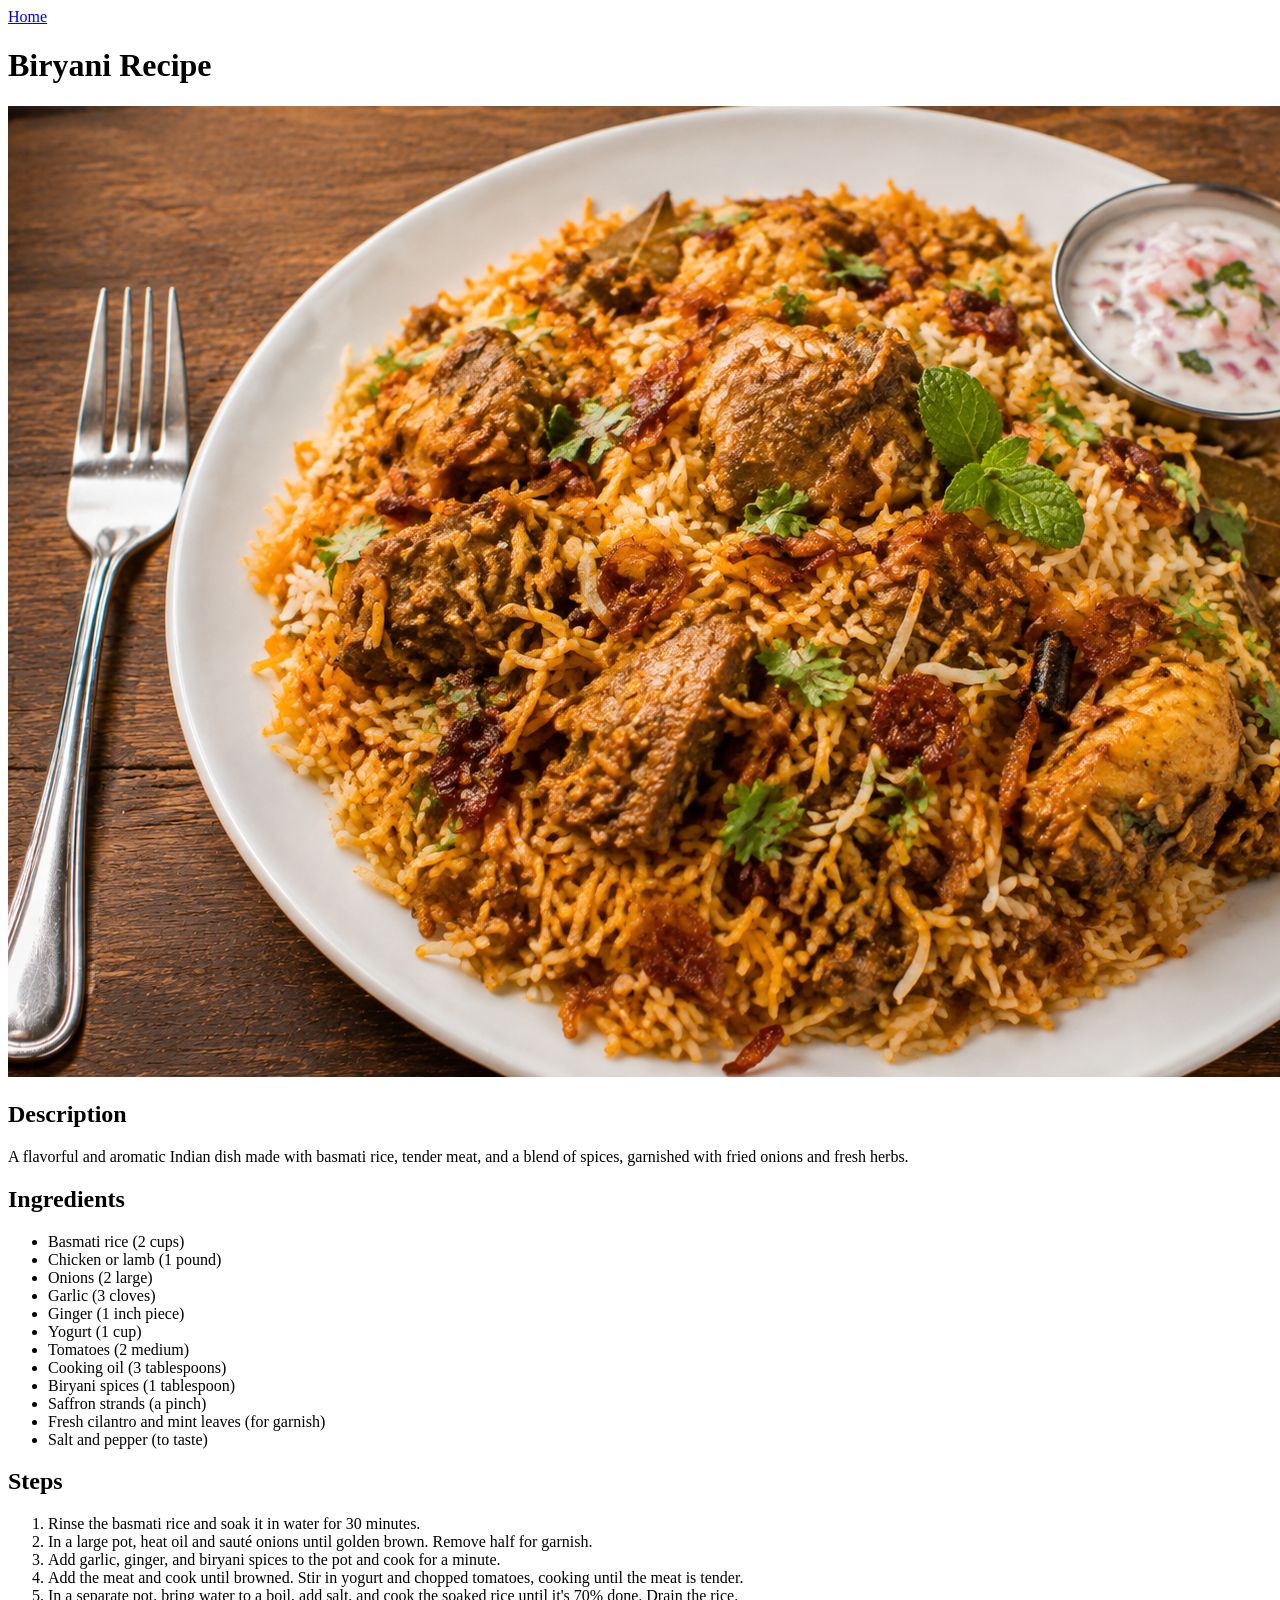
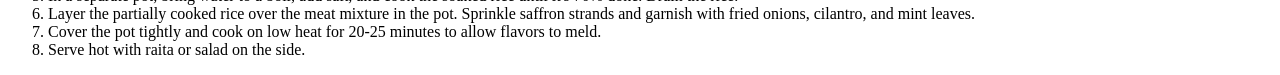
==== recipes/biryani.html @ 00b17b9b "initial commit, add recipes" ====
<!DOCTYPE html>
<html lang="en">
<head>
    <meta charset="UTF-8">
    <meta name="viewport" content="width=device-width, initial-scale=1.0">
    <title>Biryani Recipe</title>
</head>
<body>
    <a href="../index.html">Home</a>
    <h1>Biryani Recipe</h1>
    <img src="./recipe-images/biryani-recipe.png" alt="Biryani Recipe">
    <h2>Description</h2>
    <p>
        A flavorful and aromatic Indian dish made with basmati rice, tender meat, and a blend of spices, garnished with fried onions and fresh herbs.
    </p>
    <h2>Ingredients</h2>
    <ul>
        <li>Basmati rice (2 cups)</li>
        <li>Chicken or lamb (1 pound)</li>
        <li>Onions (2 large)</li>
        <li>Garlic (3 cloves)</li>
        <li>Ginger (1 inch piece)</li>
        <li>Yogurt (1 cup)</li>
        <li>Tomatoes (2 medium)</li>
        <li>Cooking oil (3 tablespoons)</li>
        <li>Biryani spices (1 tablespoon)</li>
        <li>Saffron strands (a pinch)</li>
        <li>Fresh cilantro and mint leaves (for garnish)</li>
        <li>Salt and pepper (to taste)</li>
    </ul>
    <h2>Steps</h2>
    <ol>
        <li>Rinse the basmati rice and soak it in water for 30 minutes.</li>
        <li>In a large pot, heat oil and sauté onions until golden brown. Remove half for garnish.</li>
        <li>Add garlic, ginger, and biryani spices to the pot and cook for a minute.</li>
        <li>Add the meat and cook until browned. Stir in yogurt and chopped tomatoes, cooking until the meat is tender.</li>
        <li>In a separate pot, bring water to a boil, add salt, and cook the soaked rice until it's 70% done. Drain the rice.</li>
        <li>Layer the partially cooked rice over the meat mixture in the pot. Sprinkle saffron strands and garnish with fried onions, cilantro, and mint leaves.</li>
        <li>Cover the pot tightly and cook on low heat for 20-25 minutes to allow flavors to meld.</li>
        <li>Serve hot with raita or salad on the side.</li>
    </ol>
   
</body>
</html>
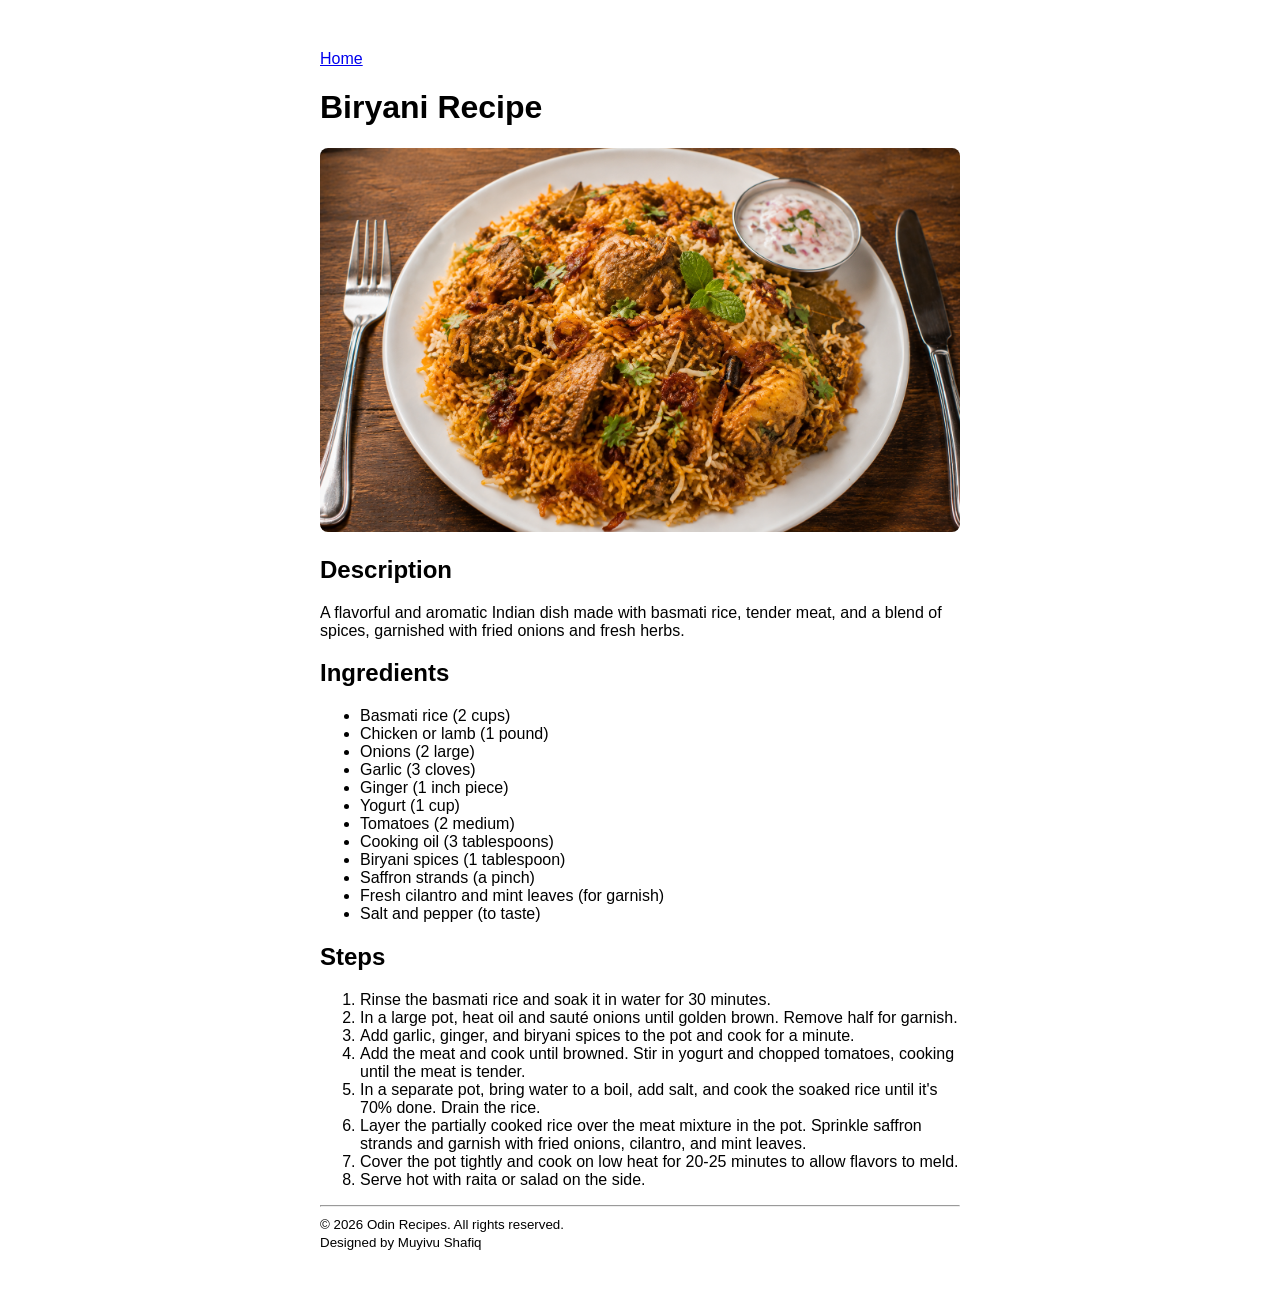
==== commit a7132255: "add some styles, and update README.md" ====
--- a/recipes/biryani.html
+++ b/recipes/biryani.html
@@ -4,6 +4,7 @@
     <meta charset="UTF-8">
     <meta name="viewport" content="width=device-width, initial-scale=1.0">
     <title>Biryani Recipe</title>
+    <link rel="stylesheet" href="../style.css">
 </head>
 <body>
     <a href="../index.html">Home</a>
@@ -39,6 +40,7 @@
         <li>Cover the pot tightly and cook on low heat for 20-25 minutes to allow flavors to meld.</li>
         <li>Serve hot with raita or salad on the side.</li>
     </ol>
-   
+    <hr>
+   <small>© 2026 Odin Recipes. All rights reserved. <br>Designed by Muyivu Shafiq</small>
 </body>
 </html>
--- a/style.css
+++ b/style.css
@@ -0,0 +1,12 @@
+
+body {
+    font-family: Arial, sans-serif;
+    margin: 0 auto;
+    padding: 50px 0;
+    width: 50%;
+}
+
+img {
+    width: 100%;
+    border-radius: 8px;
+}
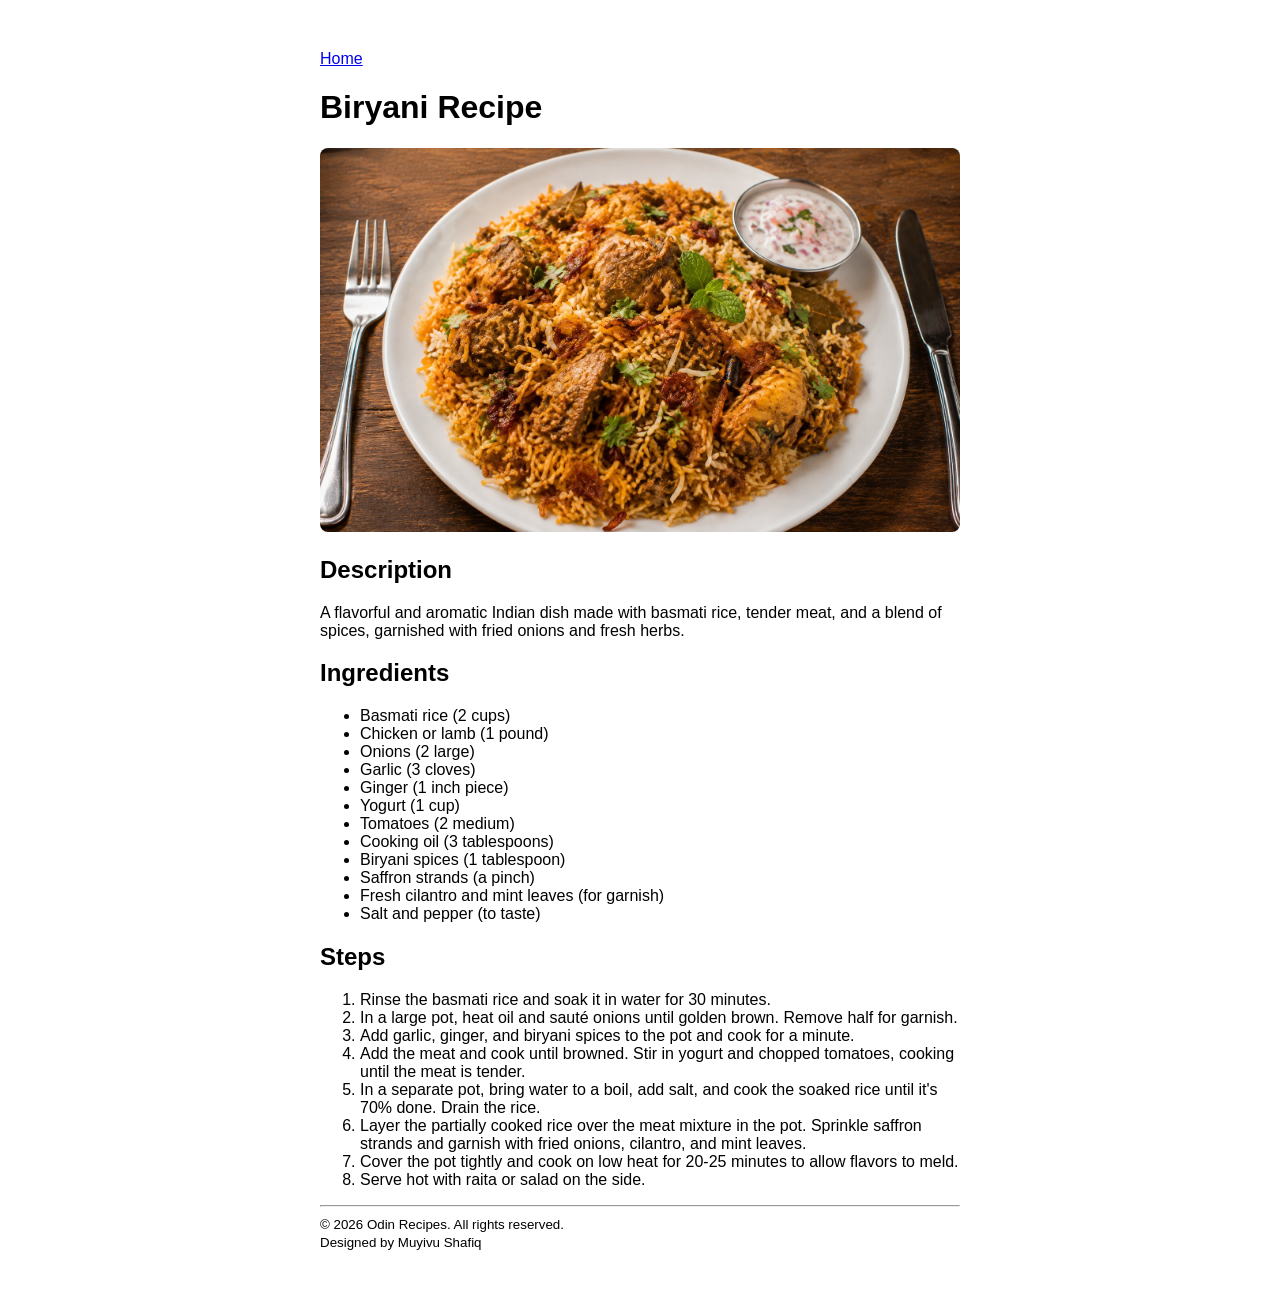
==== commit 764996fb: "change image extensions from png to jpg" ====
--- a/recipes/biryani.html
+++ b/recipes/biryani.html
@@ -9,7 +9,7 @@
 <body>
     <a href="../index.html">Home</a>
     <h1>Biryani Recipe</h1>
-    <img src="./recipe-images/biryani-recipe.png" alt="Biryani Recipe">
+    <img src="./recipe-images/biryani-recipe.jpg" alt="Biryani Recipe">
     <h2>Description</h2>
     <p>
         A flavorful and aromatic Indian dish made with basmati rice, tender meat, and a blend of spices, garnished with fried onions and fresh herbs.
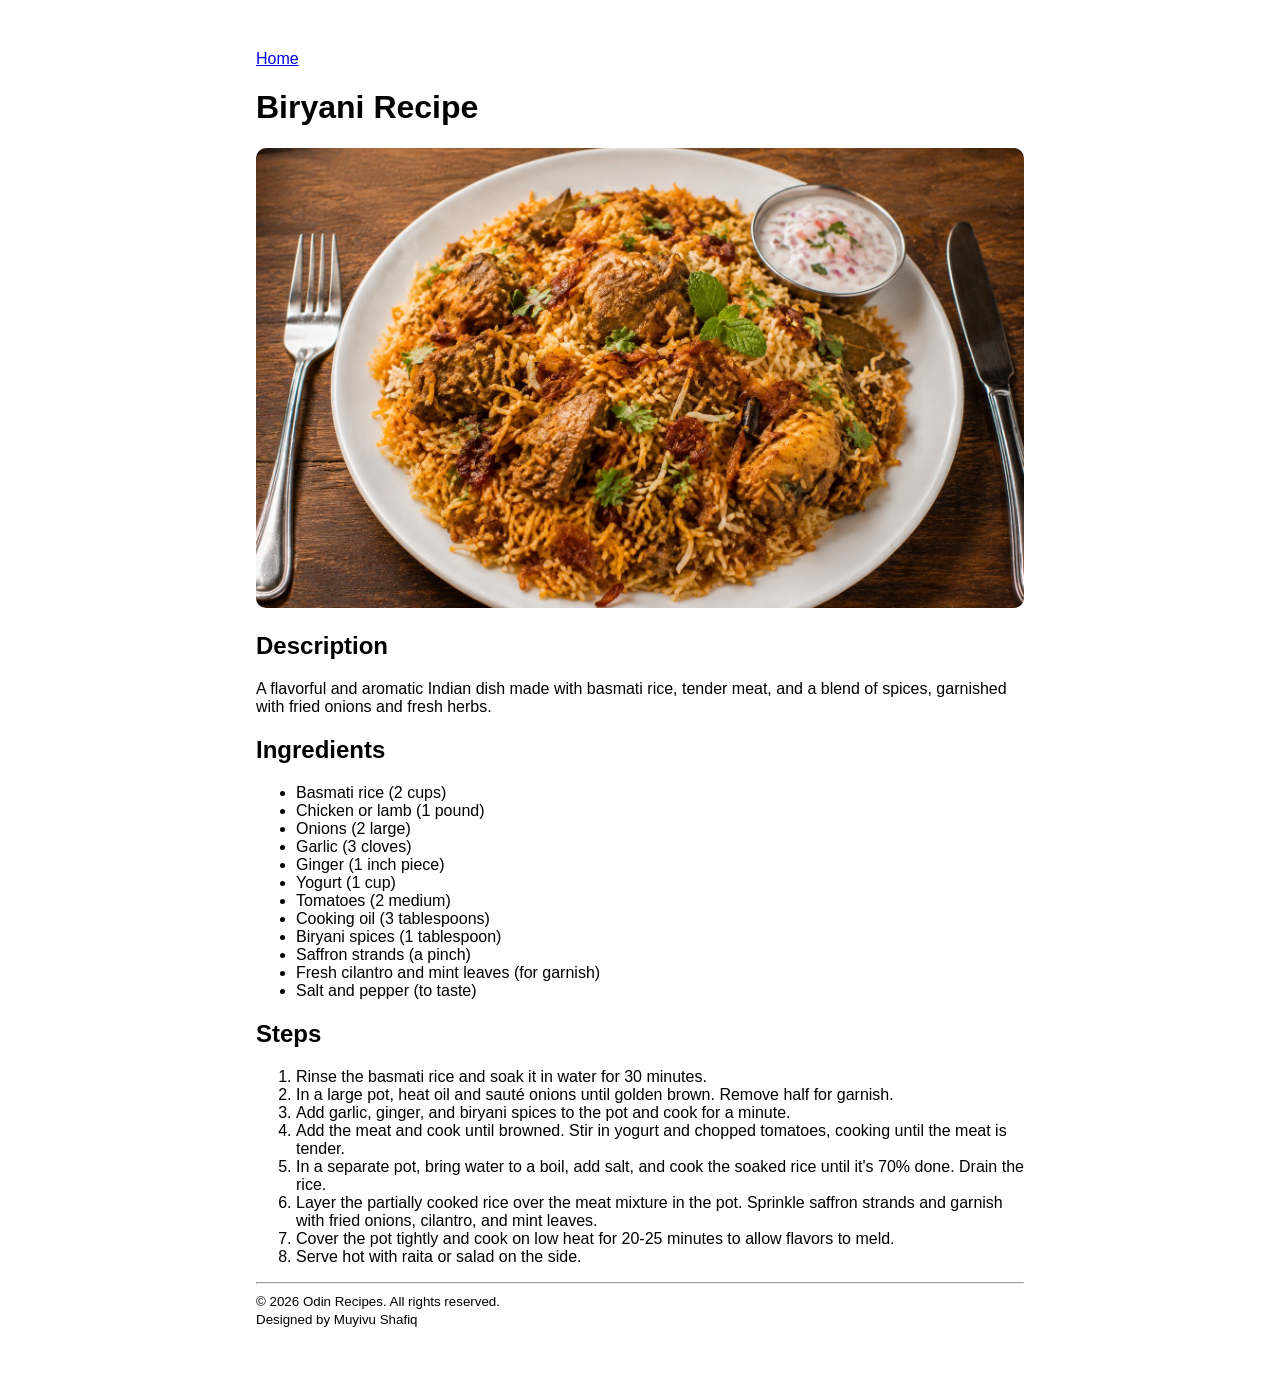
==== commit e8de81bf: "rename style.css to styles.css and update links" ====
--- a/recipes/biryani.html
+++ b/recipes/biryani.html
@@ -1,46 +1,70 @@
-<!DOCTYPE html>
+<!doctype html>
 <html lang="en">
-<head>
-    <meta charset="UTF-8">
-    <meta name="viewport" content="width=device-width, initial-scale=1.0">
-    <title>Biryani Recipe</title>
-    <link rel="stylesheet" href="../style.css">
-</head>
-<body>
-    <a href="../index.html">Home</a>
-    <h1>Biryani Recipe</h1>
-    <img src="./recipe-images/biryani-recipe.jpg" alt="Biryani Recipe">
-    <h2>Description</h2>
-    <p>
-        A flavorful and aromatic Indian dish made with basmati rice, tender meat, and a blend of spices, garnished with fried onions and fresh herbs.
-    </p>
-    <h2>Ingredients</h2>
-    <ul>
-        <li>Basmati rice (2 cups)</li>
-        <li>Chicken or lamb (1 pound)</li>
-        <li>Onions (2 large)</li>
-        <li>Garlic (3 cloves)</li>
-        <li>Ginger (1 inch piece)</li>
-        <li>Yogurt (1 cup)</li>
-        <li>Tomatoes (2 medium)</li>
-        <li>Cooking oil (3 tablespoons)</li>
-        <li>Biryani spices (1 tablespoon)</li>
-        <li>Saffron strands (a pinch)</li>
-        <li>Fresh cilantro and mint leaves (for garnish)</li>
-        <li>Salt and pepper (to taste)</li>
-    </ul>
-    <h2>Steps</h2>
-    <ol>
-        <li>Rinse the basmati rice and soak it in water for 30 minutes.</li>
-        <li>In a large pot, heat oil and sauté onions until golden brown. Remove half for garnish.</li>
-        <li>Add garlic, ginger, and biryani spices to the pot and cook for a minute.</li>
-        <li>Add the meat and cook until browned. Stir in yogurt and chopped tomatoes, cooking until the meat is tender.</li>
-        <li>In a separate pot, bring water to a boil, add salt, and cook the soaked rice until it's 70% done. Drain the rice.</li>
-        <li>Layer the partially cooked rice over the meat mixture in the pot. Sprinkle saffron strands and garnish with fried onions, cilantro, and mint leaves.</li>
-        <li>Cover the pot tightly and cook on low heat for 20-25 minutes to allow flavors to meld.</li>
-        <li>Serve hot with raita or salad on the side.</li>
-    </ol>
-    <hr>
-   <small>© 2026 Odin Recipes. All rights reserved. <br>Designed by Muyivu Shafiq</small>
-</body>
-</html>+    <head>
+        <meta charset="UTF-8" />
+        <meta name="viewport" content="width=device-width, initial-scale=1.0" />
+        <title>Biryani Recipe</title>
+        <link rel="stylesheet" href="../styles.css" />
+    </head>
+    <body>
+        <a href="../index.html">Home</a>
+        <h1>Biryani Recipe</h1>
+        <img src="./recipe-images/biryani-recipe.jpg" alt="Biryani Recipe" />
+        <h2>Description</h2>
+        <p>
+            A flavorful and aromatic Indian dish made with basmati rice, tender
+            meat, and a blend of spices, garnished with fried onions and fresh
+            herbs.
+        </p>
+        <h2>Ingredients</h2>
+        <ul>
+            <li>Basmati rice (2 cups)</li>
+            <li>Chicken or lamb (1 pound)</li>
+            <li>Onions (2 large)</li>
+            <li>Garlic (3 cloves)</li>
+            <li>Ginger (1 inch piece)</li>
+            <li>Yogurt (1 cup)</li>
+            <li>Tomatoes (2 medium)</li>
+            <li>Cooking oil (3 tablespoons)</li>
+            <li>Biryani spices (1 tablespoon)</li>
+            <li>Saffron strands (a pinch)</li>
+            <li>Fresh cilantro and mint leaves (for garnish)</li>
+            <li>Salt and pepper (to taste)</li>
+        </ul>
+        <h2>Steps</h2>
+        <ol>
+            <li>Rinse the basmati rice and soak it in water for 30 minutes.</li>
+            <li>
+                In a large pot, heat oil and sauté onions until golden brown.
+                Remove half for garnish.
+            </li>
+            <li>
+                Add garlic, ginger, and biryani spices to the pot and cook for a
+                minute.
+            </li>
+            <li>
+                Add the meat and cook until browned. Stir in yogurt and chopped
+                tomatoes, cooking until the meat is tender.
+            </li>
+            <li>
+                In a separate pot, bring water to a boil, add salt, and cook the
+                soaked rice until it's 70% done. Drain the rice.
+            </li>
+            <li>
+                Layer the partially cooked rice over the meat mixture in the
+                pot. Sprinkle saffron strands and garnish with fried onions,
+                cilantro, and mint leaves.
+            </li>
+            <li>
+                Cover the pot tightly and cook on low heat for 20-25 minutes to
+                allow flavors to meld.
+            </li>
+            <li>Serve hot with raita or salad on the side.</li>
+        </ol>
+        <hr />
+        <small
+            >© 2026 Odin Recipes. All rights reserved. <br />Designed by Muyivu
+            Shafiq</small
+        >
+    </body>
+</html>
--- a/styles.css
+++ b/styles.css
@@ -0,0 +1,20 @@
+/* General styles */
+body {
+    font-family: Arial, sans-serif;
+    margin: 0 auto;
+    padding: 50px 0;
+    width: 60%;
+}
+
+img {
+    width: 100%;
+    border-radius: 10px;
+}
+
+/* Mobile responsiveness */
+@media (max-width: 768px) {
+    body {
+        width: 90%;
+        padding: 30px 0;
+    }
+}
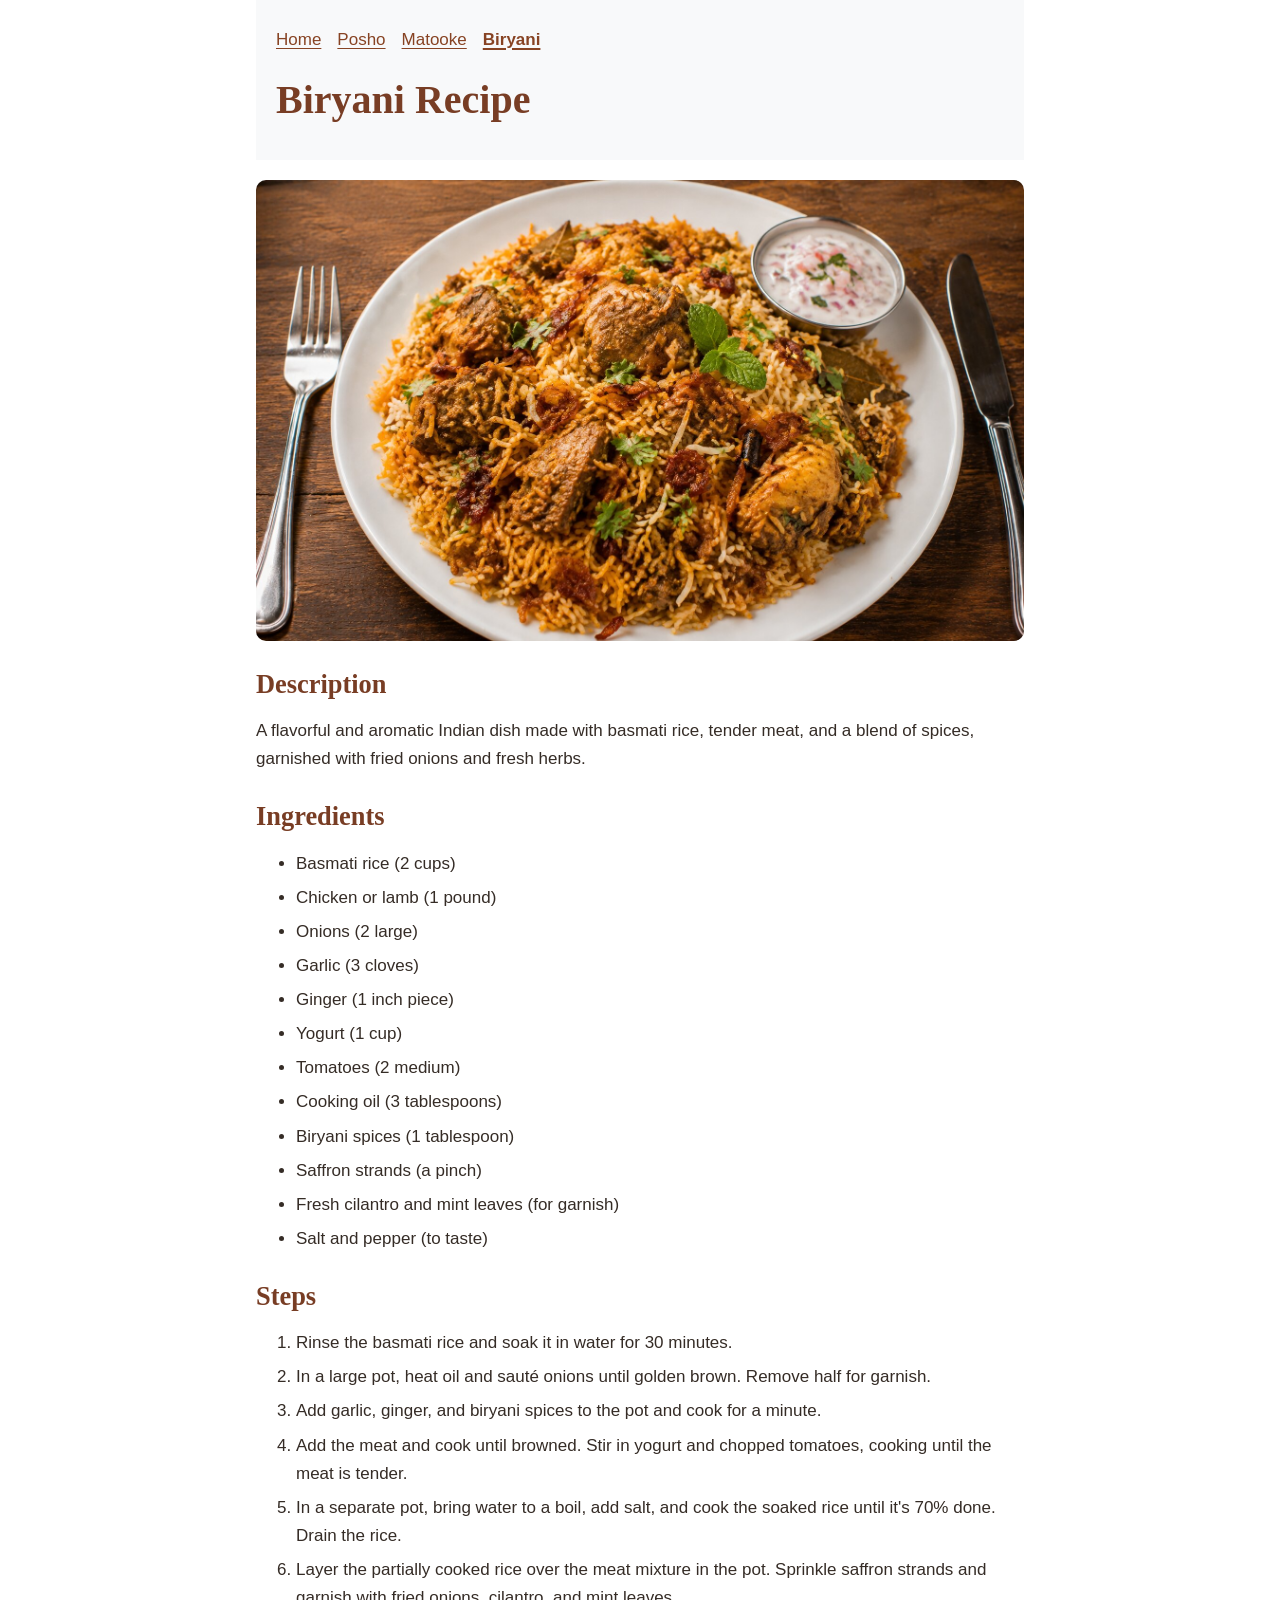
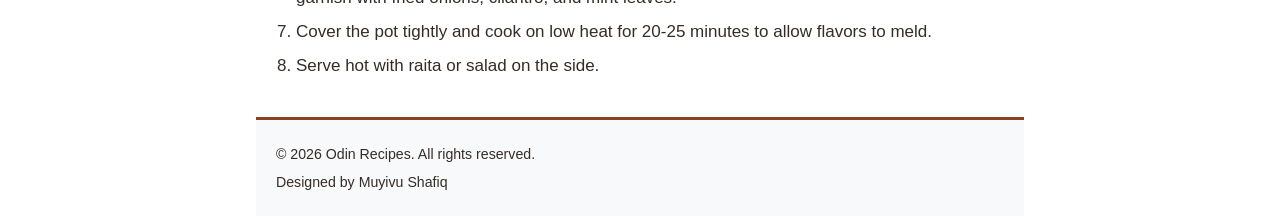
==== commit dabc51f2: "Improve general appearance and typography" ====
--- a/recipes/biryani.html
+++ b/recipes/biryani.html
@@ -7,64 +7,75 @@
         <link rel="stylesheet" href="../styles.css" />
     </head>
     <body>
-        <a href="../index.html">Home</a>
-        <h1>Biryani Recipe</h1>
-        <img src="./recipe-images/biryani-recipe.jpg" alt="Biryani Recipe" />
-        <h2>Description</h2>
-        <p>
-            A flavorful and aromatic Indian dish made with basmati rice, tender
-            meat, and a blend of spices, garnished with fried onions and fresh
-            herbs.
-        </p>
-        <h2>Ingredients</h2>
-        <ul>
-            <li>Basmati rice (2 cups)</li>
-            <li>Chicken or lamb (1 pound)</li>
-            <li>Onions (2 large)</li>
-            <li>Garlic (3 cloves)</li>
-            <li>Ginger (1 inch piece)</li>
-            <li>Yogurt (1 cup)</li>
-            <li>Tomatoes (2 medium)</li>
-            <li>Cooking oil (3 tablespoons)</li>
-            <li>Biryani spices (1 tablespoon)</li>
-            <li>Saffron strands (a pinch)</li>
-            <li>Fresh cilantro and mint leaves (for garnish)</li>
-            <li>Salt and pepper (to taste)</li>
-        </ul>
-        <h2>Steps</h2>
-        <ol>
-            <li>Rinse the basmati rice and soak it in water for 30 minutes.</li>
-            <li>
-                In a large pot, heat oil and sauté onions until golden brown.
-                Remove half for garnish.
-            </li>
-            <li>
-                Add garlic, ginger, and biryani spices to the pot and cook for a
-                minute.
-            </li>
-            <li>
-                Add the meat and cook until browned. Stir in yogurt and chopped
-                tomatoes, cooking until the meat is tender.
-            </li>
-            <li>
-                In a separate pot, bring water to a boil, add salt, and cook the
-                soaked rice until it's 70% done. Drain the rice.
-            </li>
-            <li>
-                Layer the partially cooked rice over the meat mixture in the
-                pot. Sprinkle saffron strands and garnish with fried onions,
-                cilantro, and mint leaves.
-            </li>
-            <li>
-                Cover the pot tightly and cook on low heat for 20-25 minutes to
-                allow flavors to meld.
-            </li>
-            <li>Serve hot with raita or salad on the side.</li>
-        </ol>
-        <hr />
-        <small
-            >© 2026 Odin Recipes. All rights reserved. <br />Designed by Muyivu
-            Shafiq</small
-        >
+        <header class="header">
+            <nav class="recipe-nav" aria-label="Recipe navigation">
+                <a href="../index.html">Home</a>
+                <a href="posho.html">Posho</a>
+                <a href="matooke.html">Matooke</a>
+                <a href="biryani.html" aria-current="page">Biryani</a>
+            </nav>
+            <h1>Biryani Recipe</h1>
+        </header>
+
+        <main>
+            <img src="./recipe-images/biryani-recipe.jpg" alt="Biryani Recipe" />
+            <h2>Description</h2>
+            <p>
+                A flavorful and aromatic Indian dish made with basmati rice, tender
+                meat, and a blend of spices, garnished with fried onions and fresh
+                herbs.
+            </p>
+            <h2>Ingredients</h2>
+            <ul>
+                <li>Basmati rice (2 cups)</li>
+                <li>Chicken or lamb (1 pound)</li>
+                <li>Onions (2 large)</li>
+                <li>Garlic (3 cloves)</li>
+                <li>Ginger (1 inch piece)</li>
+                <li>Yogurt (1 cup)</li>
+                <li>Tomatoes (2 medium)</li>
+                <li>Cooking oil (3 tablespoons)</li>
+                <li>Biryani spices (1 tablespoon)</li>
+                <li>Saffron strands (a pinch)</li>
+                <li>Fresh cilantro and mint leaves (for garnish)</li>
+                <li>Salt and pepper (to taste)</li>
+            </ul>
+            <h2>Steps</h2>
+            <ol>
+                <li>Rinse the basmati rice and soak it in water for 30 minutes.</li>
+                <li>
+                    In a large pot, heat oil and sauté onions until golden brown.
+                    Remove half for garnish.
+                </li>
+                <li>
+                    Add garlic, ginger, and biryani spices to the pot and cook for a
+                    minute.
+                </li>
+                <li>
+                    Add the meat and cook until browned. Stir in yogurt and chopped
+                    tomatoes, cooking until the meat is tender.
+                </li>
+                <li>
+                    In a separate pot, bring water to a boil, add salt, and cook the
+                    soaked rice until it's 70% done. Drain the rice.
+                </li>
+                <li>
+                    Layer the partially cooked rice over the meat mixture in the
+                    pot. Sprinkle saffron strands and garnish with fried onions,
+                    cilantro, and mint leaves.
+                </li>
+                <li>
+                    Cover the pot tightly and cook on low heat for 20-25 minutes to
+                    allow flavors to meld.
+                </li>
+                <li>Serve hot with raita or salad on the side.</li>
+            </ol>
+        </main>
+
+        <footer>
+            <small>
+                © 2026 Odin Recipes. All rights reserved. <br />Designed by Muyivu Shafiq
+            </small>
+        </footer>
     </body>
 </html>
--- a/styles.css
+++ b/styles.css
@@ -1,20 +1,190 @@
-/* General styles */
+﻿/* General styles */
 body {
     font-family: Arial, sans-serif;
+    font-size: 17px;
+    line-height: 1.65;
+    color: #352c26;
     margin: 0 auto;
-    padding: 50px 0;
     width: 60%;
+    max-width: 900px;
+    min-height: 100vh;
+    display: flex;
+    flex-direction: column;
+}
+
+h1,
+h2 {
+    font-family: Georgia, "Times New Roman", serif;
+    line-height: 1.2;
+    color: #783d24;
+}
+
+h1 {
+    font-size: 2.5rem;
+    margin: 16px 0;
+}
+
+h2 {
+    font-size: 1.65rem;
+    margin: 28px 0 12px;
+}
+
+a {
+    color: #874323;
+    text-underline-offset: 3px;
+}
+
+a:hover {
+    color: #542912;
+}
+
+a:focus-visible {
+    outline: 2px solid #874323;
+    outline-offset: 3px;
+}
+
+li + li {
+    margin-top: 6px;
+}
+
+main {
+    padding: 20px 0;
 }
 
 img {
+    display: block;
     width: 100%;
+    height: auto;
     border-radius: 10px;
 }
 
-/* Mobile responsiveness */
-@media (max-width: 768px) {
+.header {
+    background-color: #f8f9fa;
+    padding: 20px;
+}
+
+
+footer {
+    background-color: #f8f9fa;
+    padding: 20px;
+    border-top: 3px solid #874323;
+    margin-top: auto;
+}
+
+.recipe-nav {
+    display: flex;
+    flex-wrap: wrap;
+    gap: 8px 16px;
+}
+
+.recipe-nav a {
+    padding: 6px 0;
+}
+
+.recipe-nav a[aria-current="page"] {
+    font-weight: bold;
+    text-decoration-thickness: 2px;
+}
+
+/* Home page recipe previews */
+.home-intro {
+    max-width: 65ch;
+    margin: 0 0 28px;
+    font-size: 1.1em;
+}
+
+.recipe-cards {
+    display: grid;
+    grid-template-columns: repeat(3, minmax(0, 1fr));
+    grid-auto-rows: 1fr;
+    gap: 24px;
+    margin-bottom: 12px;
+}
+
+.recipe-card {
+    display: grid;
+    grid-template-rows: auto 1fr;
+    min-width: 0;
+    gap: 16px;
+    align-items: start;
+}
+
+.recipe-card > img {
+    width: 100%;
+    height: auto;
+    aspect-ratio: 16 / 9;
+    object-fit: cover;
+    border-radius: 4px;
+}
+
+.recipe-card-content {
+    min-width: 0;
+    align-self: stretch;
+    display: flex;
+    flex-direction: column;
+}
+
+.recipe-card h2 {
+    margin: 0 0 8px;
+}
+
+.recipe-card h2 a {
+    color: inherit;
+    text-decoration: none;
+}
+
+.recipe-card h2 a:hover {
+    text-decoration: underline;
+}
+
+.recipe-card p {
+    margin: 0 0 8px;
+}
+
+.recipe-link {
+    display: inline-block;
+    align-self: flex-start;
+    margin-top: auto;
+    font-size: 0.9em;
+}
+
+/* Give recipes more room on tablets and phones. */
+@media (max-width: 1024px) {
     body {
-        width: 90%;
-        padding: 30px 0;
+        width: 85%;
     }
-}+}
+
+@media (max-width: 600px) {
+    .recipe-cards {
+        grid-template-columns: 1fr;
+    }
+
+    body {
+        width: 92%;
+        font-size: 16px;
+    }
+
+    .header,
+    footer {
+        padding: 16px;
+        text-align: center;
+    }
+
+    .recipe-nav {
+        justify-content: center;
+    }
+
+    h1 {
+        font-size: 2rem;
+    }
+
+    h2 {
+        font-size: 1.4rem;
+    }
+
+    ul,
+    ol {
+        padding-left: 24px;
+    }
+}
